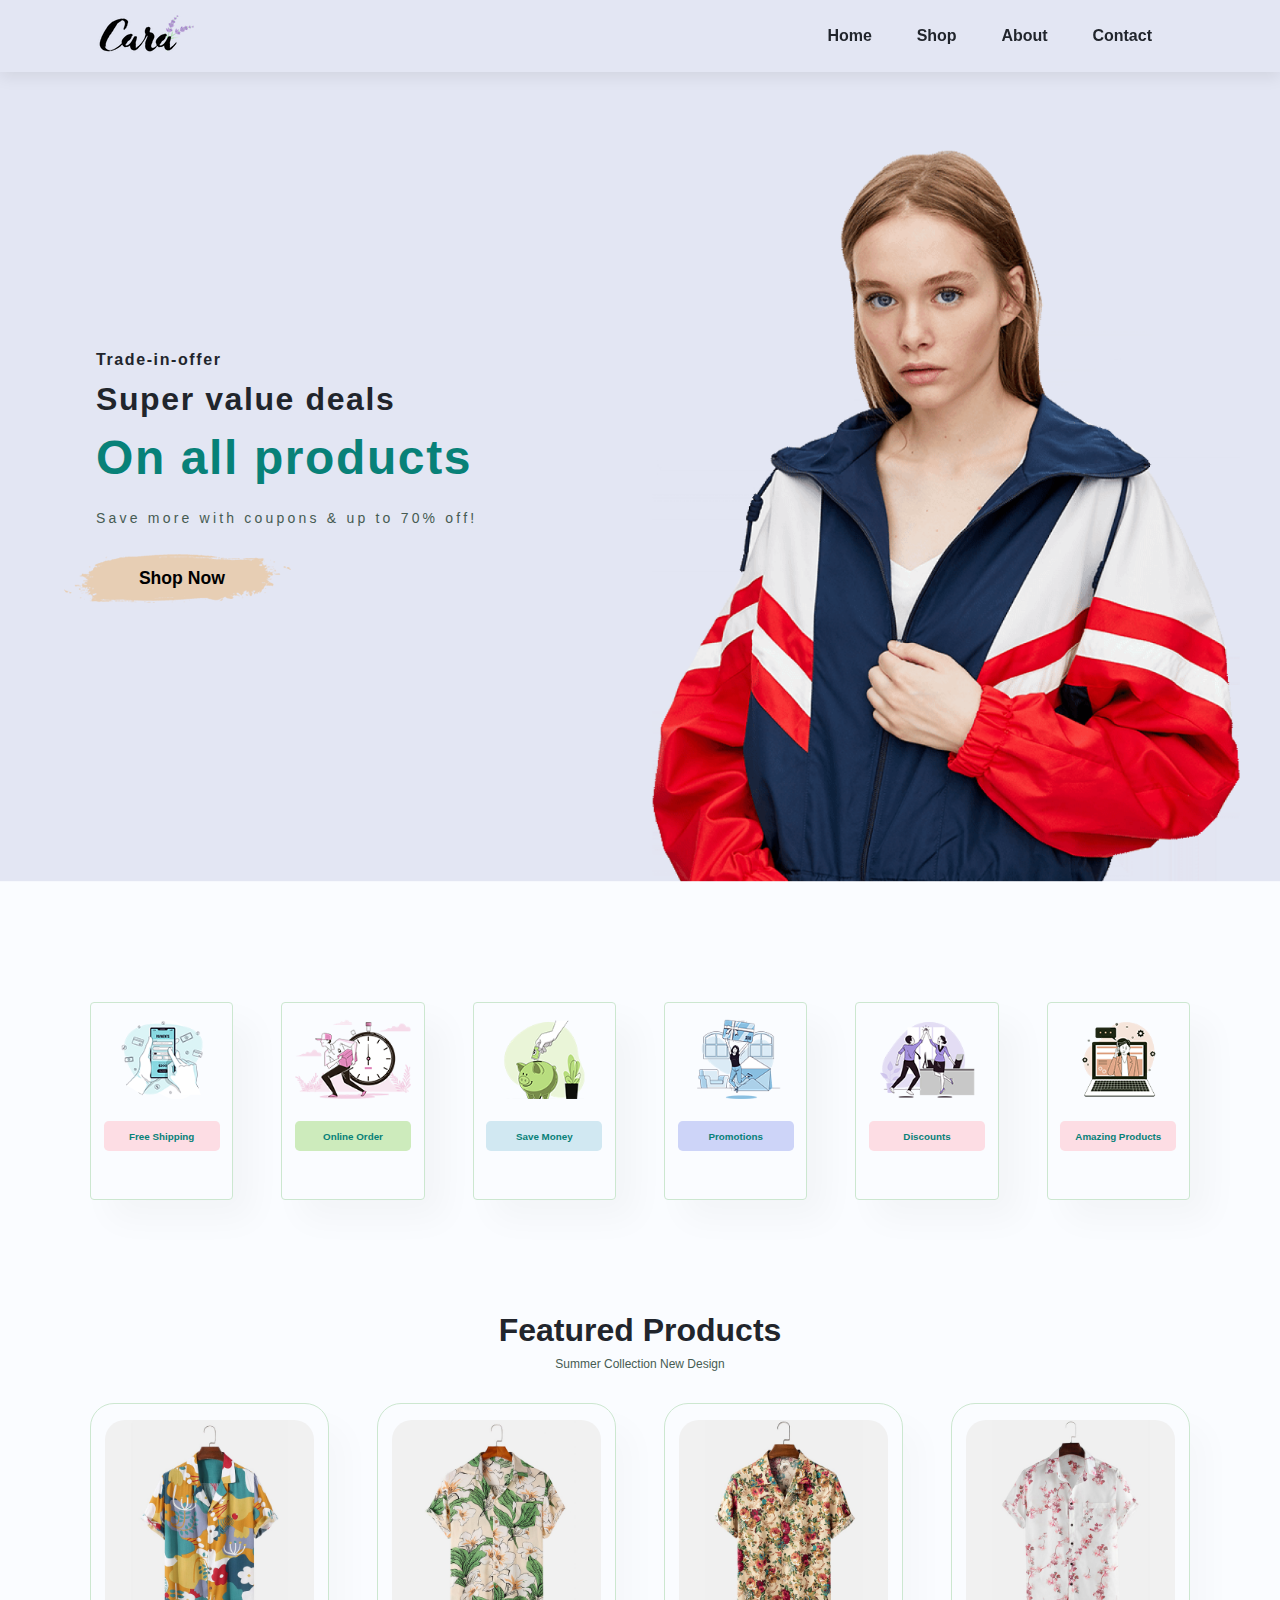
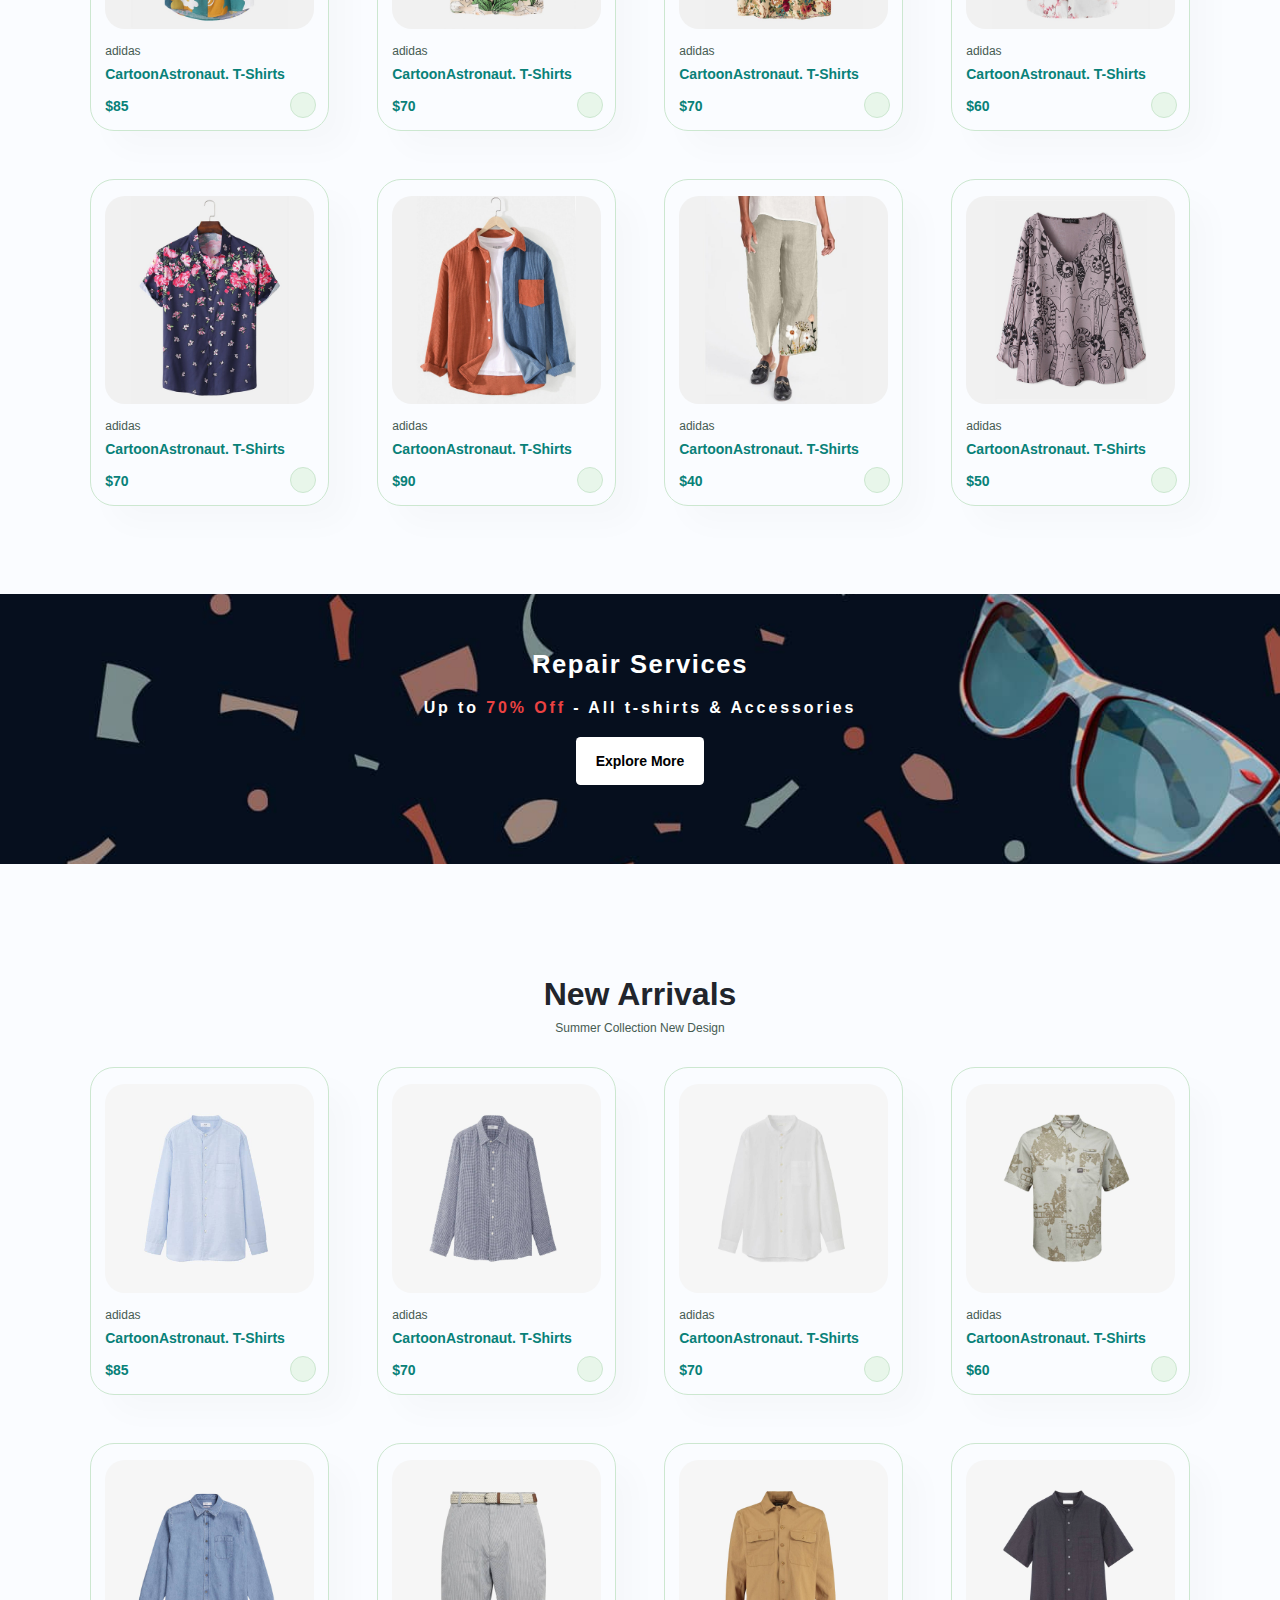
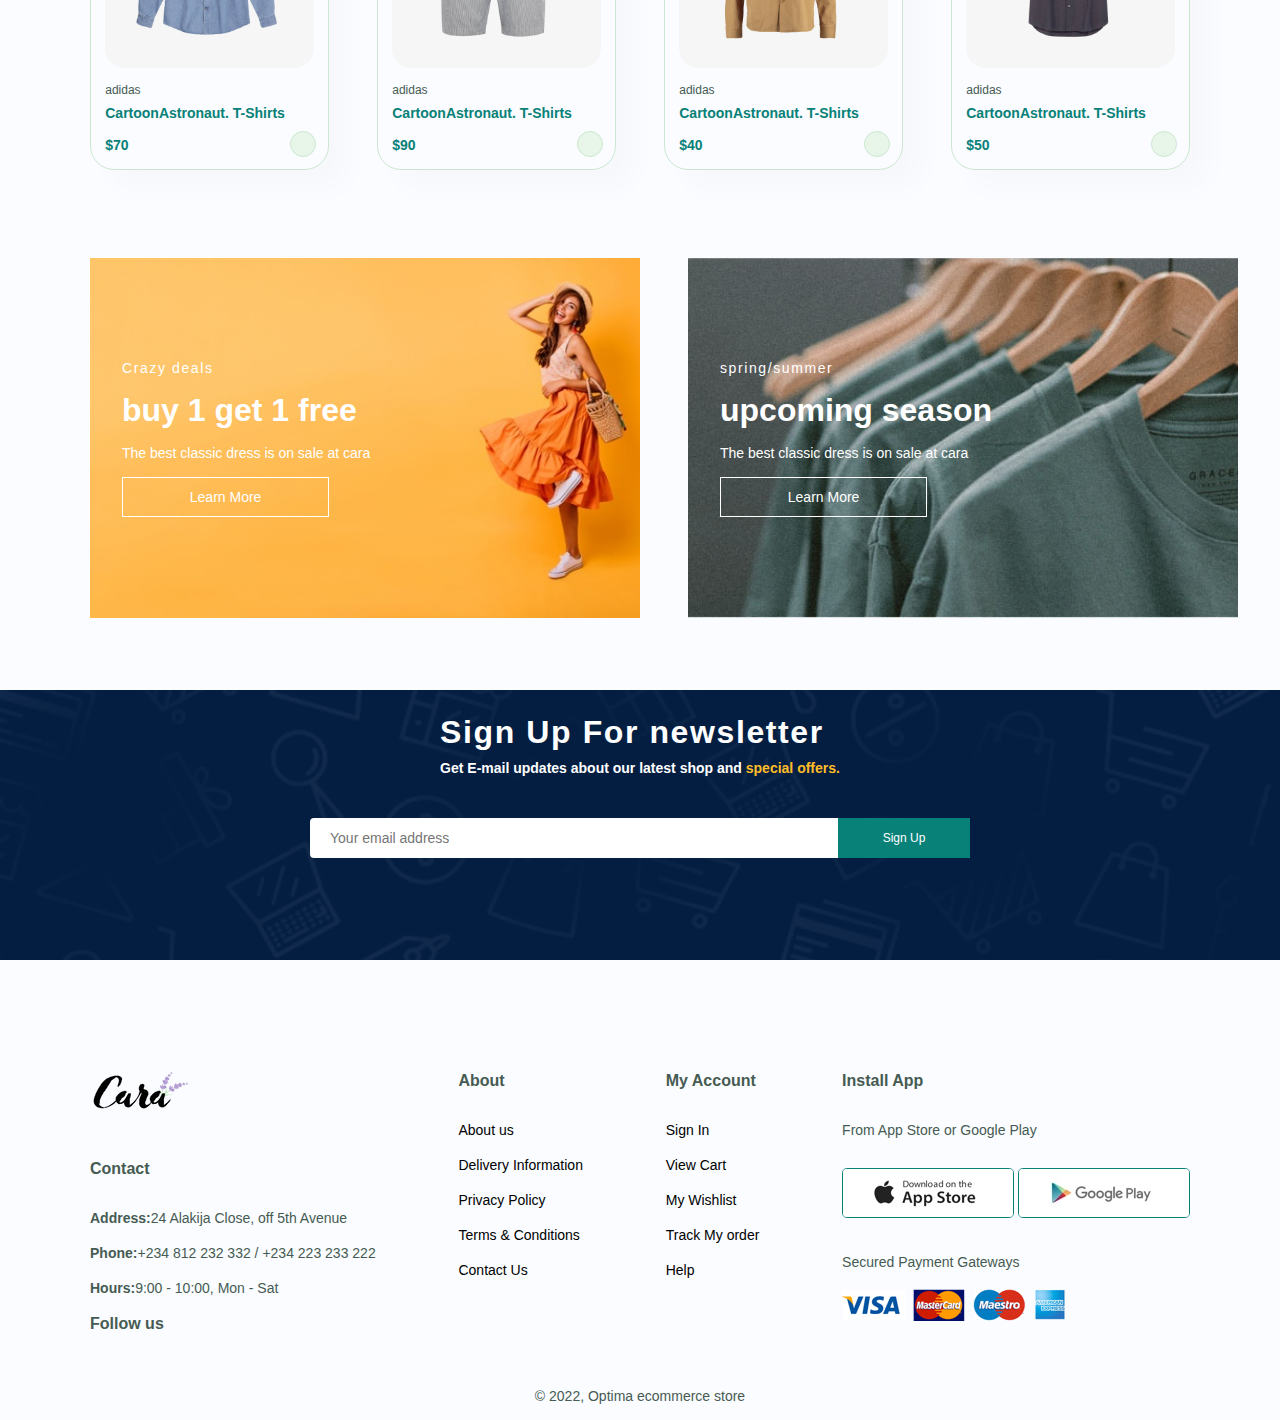
==== index.html @ 5fdc22ea "File upload" ====
<!DOCTYPE html>
<html lang="en">
<head>
    <meta charset="UTF-8">
    <meta http-equiv="X-UA-Compatible" content="IE=edge">
    <meta name="viewport" content="width=device-width, initial-scale=1.0">
    <link rel="stylesheet" href="./css/main.css">
    <link rel="stylesheet" type="text/css" href="fontawesome\css\all.css">
    <title>Online store</title>
</head>
<body>
    <!-- ===================== HEADER =================== -->
    <header class="header" id="header">
       <nav class="nav">
           <a href="#" class="nav__logo"><img src="./img/logo.png"  alt=""></a>

           <div class="nav__menu" id="nav-menu">
               <ul class="nav__list">
                   <li class="nav__item">
                       <a href="#home" class="nav__link">Home</a>
                   </li>
                   <li class="nav__item">
                       <a href="shop.html" class="nav__link">Shop</a>
                   </li>
                   <li class="nav__item">
                       <a href="#home" class="nav__link">About</a>
                   </li>
                   <li class="nav__item">
                       <a href="#home" class="nav__link">Contact</a>
                   </li>
               </ul>

               <i class="fas fa-x nav__close" id="nav-close"></i>
           </div>

           <div class="nav__toggle" id="nav-toggle">
            <i class="fas fa-outdent"></i>
           </div>
       </nav> 
    </header>

    <main class="main">
    <!-- ====================== HERO ====================== -->
    <section class="hero" id="hero">
        <div class="hero__cotainer grid">
            <div class="hero__content">
               <h3 class="hero__text-intro">Trade-in-offer</h3>
               <h2 class="hero__text-deals">Super value deals</h2>
               <h1 class="hero__text-product">On all products</h1>
               <span class="hero__text-span">Save more with coupons & up to 70% off!</span>
                <button class="hero__button">Shop Now</button>
            </div>
        </div>
    </section>
    

    <!-- =======================FEATURES ===================== -->
    <section class="features section-margin" id="features">
        <div class="features__container container">
           <div class="features__content grid">
            <div class="features__card">
                <img src="./img/features/f1.png" alt="" class="features__img">
                <h3 class="section__subtitle features__text">Free Shipping</h3>   
            </div>
            <div class="features__card">
                <img src="./img/features/f2.png" alt="" class="features__img">
                <h3 class="section__subtitle features__text">Online Order</h3>   
            </div>
            <div class="features__card">
                <img src="./img/features/f3.png" alt="" class="features__img">
                <h3 class="section__subtitle features__text">Save Money</h3>   
            </div>
            <div class="features__card">
                <img src="./img/features/f4.png" alt="" class="features__img">
                <h3 class="section__subtitle features__text">Promotions</h3>   
            </div>
            <div class="features__card features__hidden">
                <img src="./img/features/f5.png" alt="" class="features__img">
                <h3 class="section__subtitle features__text">Discounts</h3>   
            </div>
            <div class="features__card features__hidden">
                <img src="./img/features/f6.png" alt="" class="features__img">
                <h3 class="section__subtitle features__text">Amazing Products</h3>   
            </div>
           </div> 

        </div>
    </section>

    <!-- ============================= PRODUCTS ========================= -->
    <section class="product section-padding" id="product">
        <h3 class="section__title">Featured Products</h3>
        <span class="section__subtitle">Summer Collection New Design</span>

        <div class="product__container container grid">
            <div class="product__card">
                <img src="./img/products/f1.jpg" alt="" class="product__img">
                <div class="product__description">
                    <span class="product__title">adidas</span>
                    <h5 class="product__name">CartoonAstronaut. T-Shirts</h5>
                    <div class="product__rating">
                    <i class="fas fa-star"></i>
                    <i class="fas fa-star"></i>
                    <i class="fas fa-star"></i>
                    <i class="fas fa-star"></i>
                    <i class="fas fa-star"></i>
                    </div>
                    <h4 class="product__pricing">$85</h4>
                </div>
                <a href="#" class="product__cart"><i class="fas fa-shopping-cart"></i></a>
            </div>

            <div class="product__card">
                <img src="./img/products/f2.jpg" alt="" class="product__img">
                <div class="product__description">
                    <span class="product__title">adidas</span>
                    <h5 class="product__name">CartoonAstronaut. T-Shirts</h5>
                    <div class="product__rating">
                    <i class="fas fa-star"></i>
                    <i class="fas fa-star"></i>
                    <i class="fas fa-star"></i>
                    <i class="fas fa-star"></i>
                    <i class="fas fa-star"></i>
                    </div>
                    <h4 class="product__pricing">$70</h4>
                </div>
                <a href="#" class="product__cart"><i class="fas fa-shopping-cart"></i></a>
            </div>

            <div class="product__card">
                <img src="./img/products/f3.jpg" alt="" class="product__img">
                <div class="product__description">
                    <span class="product__title">adidas</span>
                    <h5 class="product__name">CartoonAstronaut. T-Shirts</h5>
                    <div class="product__rating">
                    <i class="fas fa-star"></i>
                    <i class="fas fa-star"></i>
                    <i class="fas fa-star"></i>
                    <i class="fas fa-star"></i>
                    <i class="fas fa-star"></i>
                    </div>
                    <h4 class="product__pricing">$70</h4>
                </div>
                <a href="#" class="product__cart"><i class="fas fa-shopping-cart"></i></a>
            </div>

            <div class="product__card">
                <img src="./img/products/f4.jpg" alt="" class="product__img">
                <div class="product__description">
                    <span class="product__title">adidas</span>
                    <h5 class="product__name">CartoonAstronaut. T-Shirts</h5>
                    <div class="product__rating">
                    <i class="fas fa-star"></i>
                    <i class="fas fa-star"></i>
                    <i class="fas fa-star"></i>
                    <i class="fas fa-star"></i>
                    <i class="fas fa-star"></i>
                    </div>
                    <h4 class="product__pricing">$60</h4>
                </div>
                <a href="#" class="product__cart"><i class="fas fa-shopping-cart"></i></a>
            </div>

            <div class="product__card">
                <img src="./img/products/f5.jpg" alt="" class="product__img">
                <div class="product__description">
                    <span class="product__title">adidas</span>
                    <h5 class="product__name">CartoonAstronaut. T-Shirts</h5>
                    <div class="product__rating">
                    <i class="fas fa-star"></i>
                    <i class="fas fa-star"></i>
                    <i class="fas fa-star"></i>
                    <i class="fas fa-star"></i>
                    <i class="fas fa-star"></i>
                    </div>
                    <h4 class="product__pricing">$70</h4>
                </div>
                <a href="#" class="product__cart"><i class="fas fa-shopping-cart"></i></a>
            </div>

            <div class="product__card">
                <img src="./img/products/f6.jpg" alt="" class="product__img">
                <div class="product__description">
                    <span class="product__title">adidas</span>
                    <h5 class="product__name">CartoonAstronaut. T-Shirts</h5>
                    <div class="product__rating">
                    <i class="fas fa-star"></i>
                    <i class="fas fa-star"></i>
                    <i class="fas fa-star"></i>
                    <i class="fas fa-star"></i>
                    <i class="fas fa-star"></i>
                    </div>
                    <h4 class="product__pricing">$90</h4>
                </div>
                <a href="#" class="product__cart"><i class="fas fa-shopping-cart"></i></a>
            </div>
            <div class="product__card">
                <img src="./img/products/f7.jpg" alt="" class="product__img">
                <div class="product__description">
                    <span class="product__title">adidas</span>
                    <h5 class="product__name">CartoonAstronaut. T-Shirts</h5>
                    <div class="product__rating">
                    <i class="fas fa-star"></i>
                    <i class="fas fa-star"></i>
                    <i class="fas fa-star"></i>
                    <i class="fas fa-star"></i>
                    <i class="fas fa-star"></i>
                    </div>
                    <h4 class="product__pricing">$40</h4>
                </div>
                <a href="#" class="product__cart"><i class="fas fa-shopping-cart"></i></a>
            </div>
            <div class="product__card">
                <img src="./img/products/f8.jpg" alt="" class="product__img">
                <div class="product__description">
                    <span class="product__title">adidas</span>
                    <h5 class="product__name">CartoonAstronaut. T-Shirts</h5>
                    <div class="product__rating">
                    <i class="fas fa-star"></i>
                    <i class="fas fa-star"></i>
                    <i class="fas fa-star"></i>
                    <i class="fas fa-star"></i>
                    <i class="fas fa-star"></i>
                    </div>
                    <h4 class="product__pricing">$50</h4>
                </div>
                <a href="#" class="product__cart"><i class="fas fa-shopping-cart"></i></a>
            </div>
        </div>
    </section>


    <!-- =========================== BANNER =========================== -->
    <section class="banner section-margin">
        <div class="banner__container container grid">
            <h2 class="banner__title">Repair Services</h2>
            <p class="banner__text">Up to <span class="banner__discount">70% Off</span> - All t-shirts & Accessories</p>
            <a href="#" class="banner__button">Explore More</a>
        </div>

    </section>

    <!-- ============================ NEW ARRIVALS ========================= -->
    <section class="product section-padding" id="product">
        <h3 class="section__title">New Arrivals</h3>
        <span class="section__subtitle">Summer Collection New Design</span>
    
        <div class="product__container container grid">
            <div class="product__card">
                <img src="./img/products/n1.jpg" alt="" class="product__img">
                <div class="product__description">
                    <span class="product__title">adidas</span>
                    <h5 class="product__name">CartoonAstronaut. T-Shirts</h5>
                    <div class="product__rating">
                        <i class="fas fa-star"></i>
                        <i class="fas fa-star"></i>
                        <i class="fas fa-star"></i>
                        <i class="fas fa-star"></i>
                        <i class="fas fa-star"></i>
                    </div>
                    <h4 class="product__pricing">$85</h4>
                </div>
                <a href="#" class="product__cart"><i class="fas fa-shopping-cart"></i></a>
            </div>
    
            <div class="product__card">
                <img src="./img/products/n2.jpg" alt="" class="product__img">
                <div class="product__description">
                    <span class="product__title">adidas</span>
                    <h5 class="product__name">CartoonAstronaut. T-Shirts</h5>
                    <div class="product__rating">
                        <i class="fas fa-star"></i>
                        <i class="fas fa-star"></i>
                        <i class="fas fa-star"></i>
                        <i class="fas fa-star"></i>
                        <i class="fas fa-star"></i>
                    </div>
                    <h4 class="product__pricing">$70</h4>
                </div>
                <a href="#" class="product__cart"><i class="fas fa-shopping-cart"></i></a>
            </div>
    
            <div class="product__card">
                <img src="./img/products/n3.jpg" alt="" class="product__img">
                <div class="product__description">
                    <span class="product__title">adidas</span>
                    <h5 class="product__name">CartoonAstronaut. T-Shirts</h5>
                    <div class="product__rating">
                        <i class="fas fa-star"></i>
                        <i class="fas fa-star"></i>
                        <i class="fas fa-star"></i>
                        <i class="fas fa-star"></i>
                        <i class="fas fa-star"></i>
                    </div>
                    <h4 class="product__pricing">$70</h4>
                </div>
                <a href="#" class="product__cart"><i class="fas fa-shopping-cart"></i></a>
            </div>
    
            <div class="product__card">
                <img src="./img/products/n4.jpg" alt="" class="product__img">
                <div class="product__description">
                    <span class="product__title">adidas</span>
                    <h5 class="product__name">CartoonAstronaut. T-Shirts</h5>
                    <div class="product__rating">
                        <i class="fas fa-star"></i>
                        <i class="fas fa-star"></i>
                        <i class="fas fa-star"></i>
                        <i class="fas fa-star"></i>
                        <i class="fas fa-star"></i>
                    </div>
                    <h4 class="product__pricing">$60</h4>
                </div>
                <a href="#" class="product__cart"><i class="fas fa-shopping-cart"></i></a>
            </div>
    
            <div class="product__card">
                <img src="./img/products/n5.jpg" alt="" class="product__img">
                <div class="product__description">
                    <span class="product__title">adidas</span>
                    <h5 class="product__name">CartoonAstronaut. T-Shirts</h5>
                    <div class="product__rating">
                        <i class="fas fa-star"></i>
                        <i class="fas fa-star"></i>
                        <i class="fas fa-star"></i>
                        <i class="fas fa-star"></i>
                        <i class="fas fa-star"></i>
                    </div>
                    <h4 class="product__pricing">$70</h4>
                </div>
                <a href="#" class="product__cart"><i class="fas fa-shopping-cart"></i></a>
            </div>
    
            <div class="product__card">
                <img src="./img/products/n6.jpg" alt="" class="product__img">
                <div class="product__description">
                    <span class="product__title">adidas</span>
                    <h5 class="product__name">CartoonAstronaut. T-Shirts</h5>
                    <div class="product__rating">
                        <i class="fas fa-star"></i>
                        <i class="fas fa-star"></i>
                        <i class="fas fa-star"></i>
                        <i class="fas fa-star"></i>
                        <i class="fas fa-star"></i>
                    </div>
                    <h4 class="product__pricing">$90</h4>
                </div>
                <a href="#" class="product__cart"><i class="fas fa-shopping-cart"></i></a>
            </div>
            <div class="product__card">
                <img src="./img/products/n7.jpg" alt="" class="product__img">
                <div class="product__description">
                    <span class="product__title">adidas</span>
                    <h5 class="product__name">CartoonAstronaut. T-Shirts</h5>
                    <div class="product__rating">
                        <i class="fas fa-star"></i>
                        <i class="fas fa-star"></i>
                        <i class="fas fa-star"></i>
                        <i class="fas fa-star"></i>
                        <i class="fas fa-star"></i>
                    </div>
                    <h4 class="product__pricing">$40</h4>
                </div>
                <a href="#" class="product__cart"><i class="fas fa-shopping-cart"></i></a>
            </div>
            <div class="product__card">
                <img src="./img/products/n8.jpg" alt="" class="product__img">
                <div class="product__description">
                    <span class="product__title">adidas</span>
                    <h5 class="product__name">CartoonAstronaut. T-Shirts</h5>
                    <div class="product__rating">
                        <i class="fas fa-star"></i>
                        <i class="fas fa-star"></i>
                        <i class="fas fa-star"></i>
                        <i class="fas fa-star"></i>
                        <i class="fas fa-star"></i>
                    </div>
                    <h4 class="product__pricing">$50</h4>
                </div>
                <a href="#" class="product__cart"><i class="fas fa-shopping-cart"></i></a>
            </div>
        </div>
    </section>

    <!-- ============================= ADVERTS ============================ -->
    <section class="adverts section-margin" id="adverts">
        <div class="adverts__container container grid">
            <div class="adverts__card">
                <span class="advert__deals">Crazy deals</span>
                <h3 class="adverts__discount">buy 1 get 1 free</h3>
                <p class="adverts__text">The best classic dress is on sale at cara</p>
                <button class="adverts__button">Learn More</button>
                
            </div>
            <div class="adverts__card adverts__card-2">
                <span class="advert__deals">spring/summer</span>
                <h3 class="adverts__discount">upcoming season</h3>
                <p class="adverts__text">The best classic dress is on sale at cara</p>
                <button class="adverts__button">Learn More</button>
                
            </div>
        </div>

    </section>


    <!-- ============================ NEWSLETTER ========================== -->
    <section class="newsletter__section section-margin" id="newsletter">
        <div class="newsletter__container container grid">
            <div class="newsletter__info">
                <h3 class="newsletter__title">Sign Up For newsletter</h3>
                <p class="newsletter__text">Get E-mail updates about our latest shop and <span>special offers.</span></p>
            </div>

            <div class="newsletter__form">
                <input type="text" placeholder="Your email address">
                <button class="newsletter__button">Sign Up</button>
            </div>
        </div>
    </section>
</main>


    <!-- ============================= FOOTER ============================== -->
    <footer class="footer section-padding">
        <div class="footer__container container">
            <div class="footer__column">
            <img src="./img/logo.png" class="footer__logo" alt="">
            <h4>Contact</h4>
            <p><strong>Address:</strong>24 Alakija Close, off 5th Avenue</p>
            <p><strong>Phone:</strong>+234 812 232 332 / +234 223 233 222</p>
            <p><strong>Hours:</strong>9:00 - 10:00, Mon - Sat</p>
            
            <div class="footer__follow">
            <h4>Follow us</h4>
            <div class="icon">
                <i class="fab fa-facebook-f"></i>
                <i class="fab fa-twitter"></i>
                <i class="fab fa-instagram"></i>
                <i class="fab fa-pinterest-p"></i>
                <i class="fab fa-youtube"></i>
            </div>
            </div>
        
            </div>
            
            <div class="footer__column">
            <h4>About</h4>
            <a href="#">About us</a>
            <a href="#">Delivery Information</a>
            <a href="#">Privacy Policy</a>
            <a href="#">Terms & Conditions</a>
            <a href="#">Contact Us</a>
            </div>

            <div class="footer__column">
                <h4>My Account</h4>
                <a href="#">Sign In</a>
                <a href="#">View Cart</a>
                <a href="#">My Wishlist</a>
                <a href="#">Track My order</a>
                <a href="#">Help</a>
            </div>

            <div class="footer__column footer__install">
                <h4>Install App</h4>
                <p>From App Store or Google Play</p>
                <div class="footer__app-store">
                    <img src="./img/pay/app.jpg" alt="">
                    <img src="./img/pay/play.jpg" alt="">
                </div>
                <p>Secured Payment Gateways</p>
                <img src="./img/pay/pay.png" alt="">
            </div>

            <div class="footer__copyright">
                <p>&copy; 2022, Optima ecommerce store</p>
            </div>


        </div>

    </footer>


<script src="./js/app.js"></script>
</body>
</html>
---- css/main.css ----
/* ==================== VARIABLE CSS =============== */
:root{
    --header-height: 3.5rem;

    /* ===================== Colors =============== */
    --text-color: #465b52;
    --title-color: hsl(219, 15%, 15%);
    --title-color-alt: #088178;
    --body-color: hsl(219, 100%, 99%);
    --header-bg: #E3E6F3;


    /* ==================== Font and Typography ================ */
    /* .5rem = 8px / 1rem = 16px */
    --body-font: sans-serif;
    --biggest-fs: 1.75rem;
    --h1-fs: 1.5rem;
    --h2-fs: 1.25rem;
    --h3-fs: 1rem;
    --normal-fs: .938rem;
    --small-fs: .813rem;
    --smaller-fs: .75rem;
    --tiny-fs: .625rem;

    /* =================== Font weight ============= */
    --font-medium: 500;
    --font-semibold: 600;

    /* ================ z index ====================== */
    --z-tooltip: 10;
    --z-fixed: 100;
    --z-modal: 1000;


}

/* Responsive typography */
@media screen and (min-width: 968px) {
    :root {
        --biggest-fs: 2.2rem;
        --h1-fs: 3rem;
        --h2-fs: 2rem;
        --h3-fs: 1rem;
        --normal-fs: .875rem;
        --small-fs: .75rem;
        --smaller-fs: .613rem;
    }
}

/* =============== BASE =============== */
* {
    box-sizing: border-box;
    padding: 0;
    margin: 0;
}

html {
    scroll-behavior: smooth;
}

body,
button,
input,
textarea{
    font-family: var(--body-font);
    font-size: var(--normal-fs);
}

body{
    background-color: var(--body-color);
    color: var(--text-color);
}

h1,
h2,
h3 {
    color: var(--title-color);
    font-weight: var(--font-semibold);
}

ul {
    list-style: none;
}

a {
    text-decoration: none;
}

button {
    cursor: pointer;
    border: none;
    outline: none;
}

img {
    max-width: 100%;
    height: auto;
}


/* ===================== REUSABLE CSS CLASSES ================ */
.container {
    max-width: 1100px;
    margin-left: 1rem;
    margin-right: 1rem;
}

.grid {
    display: grid;
    gap: 1.25rem;
}

.main {
      overflow: hidden;
    }

.section-padding{
    padding: 6rem 0 1rem;
}    

.section-margin{
    margin: 4rem 0 0;
}

.section__title,
.section__subtitle {
    text-align: center;
}

.section__title {
    font-size: var(--h2-fs);
    color: var(--title-color);
    margin-bottom: .5rem;
}

.section__subtitle {
    display: block;
    font-size: var(--small-fs);
    color: var(--text-color);
    margin-bottom: 2rem;
}

/* ================= HEADER =================== */
.header{
    width: 100%;
    position: sticky;
    top: 0;
    left: 0;
    z-index: var(--z-fixed);
    background-color: var(--header-bg);
    box-shadow: 0 5px 15px rgba(0, 0, 0, 0.08);
}

/* ================ NAV ================== */
.nav{
    margin-left: 1rem;
    margin-right: 1rem;
    height: var(--header-height);
    display: flex;
    justify-content: space-between;
    align-items: center;
}

.nav__toggle{
    color: var(--title-color);
    font-size: 1.2rem;
    cursor: pointer;
}

.nav__menu{
    position: relative  ;
}

@media screen and (max-width: 767px){
    .nav__menu{
        position: fixed;
        background-color: var(--body-color);
        top: 0;
        right: -100%;
        width: 70%;
        height: 100%;
        box-shadow: -1px 0 4px hsla(217, 64%, 15%, .15);
        padding: 3.5rem 3rem;
        transition: .4s;
    }
}

.nav__list{
    display: flex;
    flex-direction: column;
    row-gap: 2.5rem;
}

.nav__link{
    color: var(--title-color);
    font-weight: var(--font-semibold);
    /* text-transform: uppercase; */
}

.nav__link:hover{
    color: var(--title-color-alt);
}

.nav__close{
    position: absolute;
    top: .75rem;
    right: 1rem;
    font-size: 1.2rem;
    color: var(--title-color);
    cursor: pointer;
}

/*  SHOW MENU */
.show-menu{
   opacity: 1;
   right: 0;

}

/* ============== HERO ================  */
.hero{
    background-image: url('../img/hero.png');
    height: 90vh;
    background-position: top 25% right 40%;
    width: 100%;
    background-repeat: no-repeat;
    background-size: cover;
}

.hero__cotainer{
    margin-left: 1rem;
    align-content: center;
    height: 90vh;
}

.hero__content{
    display: grid;
    row-gap: .75rem;
    letter-spacing: .1rem;
}

.hero__text-intro{
    font-size: var(--h3-fs);
    font-weight: var(--font-semibold);

}

.hero__text-deals{
    font-size: var(--h2-fs);
    font-weight: var(--font-semibold);
}

.hero__text-product{
  font-size: var(--h1-fs); 
  color: var(--title-color-alt); 
}

.hero__text-span{
    padding-right: 3rem;
    margin-top: .85rem;
    letter-spacing: .2rem;
}

.hero__button{
    background-image: url('../img/button.png');
    margin-left: -1rem;
    margin-top: 1rem;
    background-color: transparent;
    padding: .875rem 14rem .875rem 3rem;
    background-repeat: no-repeat;
    font-size: var(--normal-fs);
    font-weight: var(--font-semibold);
}

/* ============== FEATURES ================ */
.features__container{
  padding-top: 3rem;  
}

.features__content{
    /* display: grid; */
    place-items: center;
    grid-template-columns: repeat(2, 1fr);

}

.features__card{
    width: 100%;
  padding: 1rem .8rem;  
  text-align: center;  
  border: 1px solid #cce7d0;
  border-radius: .25rem;
box-shadow: 20px 20px 34px rgba(0, 0, 0, 0.03);
}

.features__hidden{
    display: none;
}

.features__img{
  margin-bottom: 1.2rem;
  width: 120px;
}

.features__text{
   font-size: var(--smaller-fs); 
  padding: .6rem .8rem;
  background-color: #fddde4;
  color: #088178;
  border-radius: .3rem;
}

.features__card:nth-child(2) .features__text{
background-color: #cdebbc;
}
.features__card:nth-child(3) .features__text{
background-color: #d1e8f2;
}
.features__card:nth-child(4) .features__text{
background-color: #cdd4f8
}

/* ================ PRODUCT =============== */
.product__container{
    place-items: center;
}

.product__card{
 position: relative;
 width: 80%;
 padding: 1rem .89rem;
 border: 1px solid #cce7d0;
 border-radius: 1.5rem;
 cursor: pointer;
box-shadow: 20px 20px 30px rgba(0, 0, 0, 0.02);
}

.product__card:hover{
    box-shadow: 20px 20px 30px rgba(0, 0, 0, 0.06);
    
}

.product__img{
    border-radius: 1.25rem;
    margin-bottom: .75rem;
}

.product__description{
    display: grid;
    row-gap: .5rem;
}

.product__title{
  font-size: var(--small-fs);
  color: var(--text-color);  
}

.product__name{
    font-size: var(--normal-fs);
    color: var(--title-color-alt);
}

.fa-star{
    color: rgba(243, 181, 25);
    font-size: var(--normal-fs);
}

.product__pricing{
    color: var(--title-color-alt);
    font-weight: var(--font-semibold);
}

.product__cart{
    position: absolute;
    right: .75rem;
    bottom: .75rem;
    background-color: #e8f6ea;
    padding: .75rem;
    font-size: var(--normal-fs);
    border: 1px solid #cce7d0;
    border-radius: 3.125rem;
    color: #088178;
    
}

/* ================ BANNER ================= */
.banner{
    background-image: url('../img/banner/b2.jpg');
    background-position: center;
    background-size: cover;
    height: 30vh;
}

.banner__container{
    width: 100%;
    padding: 1rem;
    place-items: center;
    
}

.banner__title{
    color: #fff;
    font-size: var(--normal-fs);
    font-weight: var(--font-semibold);
    letter-spacing: .1rem;
}

.banner__text{
    color: #fff;
    font-weight: var(--font-semibold);
    
}

.banner__discount{
    color: #eb4242;
}

.banner__button{
  font-size: var(--normal-fs);
  font-weight: var(--font-semibold);
  padding: 1rem 1.2rem;
  color: #000;
  background-color: #fff;
  cursor: pointer;
  transition: .4s;
  border-radius: .285rem;
}

/* ====================== ADVERTS ================== */
.adverts__card{
    background-image: url('../img/banner/b17.jpg');
    background-position: cover;
    background-size: cover;
    display: flex;
    flex-direction: column;
    place-content: center;
    height: 40vh;
    row-gap: 1rem;
    padding-left: 2rem;
    color: #fff;
}

.advert__deals{
    font-weight: 500;
    letter-spacing: .1rem;
}

.adverts__discount{
    font-size: var(--h2-fs);
    color: #fff;
}

.adverts__button{
    color: #fff;
    display: inline-block;
    background-color: transparent;
    margin-right: 60%;
    font-weight: var(--font-medium);
    border: 1px solid #fff;
    outline: none;
    cursor: pointer;
    padding: .7rem;
    transition: .4s;
}

.adverts__card:hover .adverts__button{
    background-color: #088178;
    color: #000;
    border-color: #088178;
}

.adverts__card-2{
    background-image: url('../img/banner/b10.jpg');
}

/* ========================== NEWSLETTER ============================== */
#newsletter{
    background-image: url("../img/banner/b14.png");
    background-size: cover;
    background-repeat: no-repeat;
    background-color: #041e42;
    background-position: 20% 30%;
    height: 30vh;

}

.newsletter__container{
    padding-top: 1.5rem;
}

.newsletter__title{
    color: #fff;
    font-size: var(--h2-fs);
    letter-spacing: .1rem;
    padding-bottom: .5rem;

}

.newsletter__text{
    color: #fff;
    font-weight: var(--font-semibold);
    line-height: 1.3;
}

.newsletter__text span{
color: #ffbd27;
}

.newsletter__form{
    display: flex;
    width: 100%;
}

.newsletter__form input{
    height: 2.5rem;
    padding: 0 1.25rem;
    font-size: var(--normal-fs);
    width: 80%;
    border: 1px solid transparent;
    border-radius: .25rem;
    border-top-right-radius: 0;
    border-bottom-right-radius: 0;
    outline: none;
    border: none;
}

.newsletter__button{
    width: 20%;
    background-color: var(--title-color-alt);
    color: #fff;
    font-size: var(--small-fs);
    white-space: nowrap;
     border-top-left-radius: 0;
     border-bottom-left-radius: 0;
}

/* ======================= FOOTER =================== */
.footer__container{
    display: flex;
    flex-wrap: wrap;
    justify-content: space-between;
}

.footer__column{
    display: flex;
    row-gap: 1.2rem;
    flex-direction: column;
    align-items: flex-start;
    margin-bottom: 1.7rem;
}

.footer__logo{
    margin-bottom: 1.8rem;
}

.footer__container h4{
    font-size: var(--h3-fs);
    margin-bottom: .75rem;
}

.footer__container a{
    color: #000;
    cursor: pointer;
}

.footer__follow i{
    font-size: var(--normal-fs);
    padding-right: .6rem;
    cursor: pointer;
}

.footer__app-store img{
   border: 1px solid #088178;
   border-radius: .3rem;
   margin: .7rem 0 .87rem 0;
}

.footer__copyright{
    width: 100%;
    text-align: center;
}

/* ================================== SHOP PAGE =============================== */
.hero__shop {
    background-image: url('../img/banner/b1.jpg');
    height: 30vh;
    background-position: cover;
    padding: 1rem;
}
.hero__container-shop {
   display: flex;
   flex-direction: column;
   justify-content: center;
   align-items: center;
   row-gap: .75rem;
   height: 100%;
}
.hero__container-shop h3,
.hero__container-shop span {
    color: #fff;
}
.hero__text-shop{
    font-size: 1.3rem;
}
.hero__span-shop{
    font-size: 1rem;
}

.pagination{
    text-align: center;
}
.pagination__link{
    font-size: var(--normal-fs);
    background-color: var(--title-color-alt);
    padding: .5rem 1rem;
    color: #fff;
    border-radius: .25rem;
}
.pagination__link i{
    font-size: 1.2rem;
    font-weight: var(--font-semibold);
}

/* ======================= SINGLE PRODUCT PAGE ========================= */
.single-product{
    padding-top: 2.5rem;
}
.sproduct__img-group{
    display: flex;
    justify-content: space-between;
}
.sproduct__img-col{
    flex-basis: 24%;
    cursor: pointer;
}
.sproduct__details{
    display: grid;
    row-gap: .75rem;
    padding-top: 2rem;
    place-items: center;
}
.sproduct__category{
    font-size: var(--h3-fs);
    font-weight: var(--font-semibold);
}
.sproduct__pricing{
    font-size: 2rem;
    font-weight: var(--font-semibold);
}
.sproduct__select{
  display: block;
  padding: .5rem .65rem;  
}
.sproduct__input{
    width: 20%;
    padding: .5rem .75rem .5rem 1rem;
    font-size: var(--h3-fs);
}
.sproduct__details input:focus{
    outline: none;
}
.sproduct__button{
    background-color: var(--title-color-alt);
    color: #fff;
    padding: .75rem 1rem;
    border-radius: .25rem;
    font-size: var(--normal-fs);
    font-weight: var(--font-semibold);
}
.sproduct__title-info{
    font-size: var(--h3-fs);
    font-weight: var(--font-semibold);
    margin-top: 1rem;
    color: #000;
}
.sproduct__description{
    line-height: 1.3;
    color: var(--title-color);
}

/* ===================== MEDIA QUERIES ====================  */

/* FOR medium devices */
@media screen and (min-width:560px){
    .hero__button {
            border: 0;
            margin-left: -50px;
            margin-top: 1rem;
            background-color: transparent;
            background-position: 30%  15%;
            /* padding: .875rem 5rem .875rem 4rem; */
            
            font-size: var(--h3-fs);
            font-weight: var(--font-semibold);
        }


    .features__hidden{
        display: block;
    }
    .features__content {
            /* display: grid; */
            place-items: center;
            grid-template-columns: repeat(3, 1fr);
    
     }

     .product__container{
            grid-template-columns: repeat(2,1fr);
            gap: 1rem;
            /* width: 100%; */
     }
     .product__card{
        width: 90%;
     }
    .single-product {
             padding-top: 3.5rem;
         }
         .sproduct__container{
            grid-template-columns: repeat(2, 1fr);
         }
         .sproduct__images{
            width: 100%;
         }
}

@media screen and (min-width: 768px){
    .nav__menu{
    display: flex;
    margin-left: auto;
    margin-right: 4rem;
    column-gap: 1rem;
   }
   .nav__list{
    flex-direction: row;
    column-gap: 2.5rem;
   }
   .nav__toggle,
   .nav__close{
    display: none;
   }
   .nav__close{
    font-size: .1rem;
   }

   .hero__button {
       margin-right: 60%;
       margin-top: 1rem;
       background-color: transparent;
       padding: .875rem 5rem .875rem 4.06rem;
       font-size: 1.1rem;
       font-weight: 700;
   }

 .features__content {
     grid-template-columns: repeat(4, 1fr);

 }

 .product__container {
     grid-template-columns: repeat(3, 1fr);
     gap: 1.2rem;
     /* width: 100%; */
 }

 .product__card {
     width: 100%;
 }

 .adverts__container{
    grid-template-columns: repeat(2, 1fr);
 }

.newsletter__form {
    display: flex;
    width: 60%;
}

}

/* For large devices */
@media screen and (min-width: 1024px){
    .container{
        margin-left: auto;
        margin-right: auto;
    }
    .section-margin{
        margin: 4.5rem 0 1rem;
    }
        .nav__menu {
            display: flex;
            margin-left: auto;
            margin-right: 4rem;
            column-gap: 1rem;
        }
    
        .nav__list {
            flex-direction: row;
            column-gap: 2.8rem;
            font-size: 1rem;
        }
    .nav {
        margin-left: 6rem;
        margin-right: 4rem;
        height: calc(var(--header-height) + 1rem);
    }
    .hero__button {
            margin-right: 80%;
            margin-top: 1rem;
            background-color: transparent;
            padding: .875rem 5rem .875rem 4.06rem;
            font-size: 1.1rem;
            font-weight: 700;
     }

    .hero__cotainer{
        margin-left: 6rem;
    }

    .features__content {
        column-gap: 3rem;
         grid-template-columns: repeat(6, 1fr);
    
     }
.product__container {
    grid-template-columns: repeat(4, 1fr);
    gap: 3rem;
    width: 100%;
}

.product__card {
    position: relative;
    width: 100%;
}

.banner {
    background-image: url('../img/banner/b2.jpg');
    background-position: center;
    background-size: cover;
    height: 30vh;
}

.banner__container {
    width: 100%;
    padding: 3.5rem 0;
    place-items: center;

}

.banner__title {
    color: #fff;
    font-size: 1.6rem;
    font-weight: var(--font-semibold);
    letter-spacing: .1rem;
}

.banner__text {
    font-size: var(--h3-fs);
    letter-spacing: .18rem;
    font-weight: var(--font-semibold);

}


.banner__button {
    font-size: var(--normal-fs);
    font-weight: var(--font-semibold);
    padding: 1rem 1.2rem;
    color: #000;
    background-color: #fff;
    cursor: pointer;
    transition: .4s;
    border-radius: .285rem;
}

.adverts__container{
    grid-template-columns: repeat(2, 550px);
    column-gap: 3rem;
}

.adverts__card {
    display: flex;
    flex-direction: column;
    place-content: center;
    height: 40vh;
    
    row-gap: 1rem;
    padding-left: 2rem;
    color: #fff;
}
.newsletter__container{
    place-items: center;
    row-gap: 2.5rem;
}
.single-product {
    padding-top: 4.5rem;
}
.sproduct__container {
    grid-template-columns: repeat(2, 1fr);
    column-gap: 3rem;
}
.sproduct__details {
    display: grid;
    row-gap: .15rem;
}
.sproduct__category {
    font-size: var(--h2-fs);
}
.sproduct__pricing {
    font-size: 2.5rem;
}
.sproduct__select {
    display: inline-block;
    padding: .5rem .65rem;
}
.sproduct__input {
    padding: .5rem .75rem .5rem 2rem;
    font-size: 1.5rem;
}
.sproduct__button {
    padding: 1rem 1.5rem;
    border-radius: .35rem;
    font-size: var(--h3-fs);
}
.sproduct__description {
    font-size: var(--h3-fs);
}

}
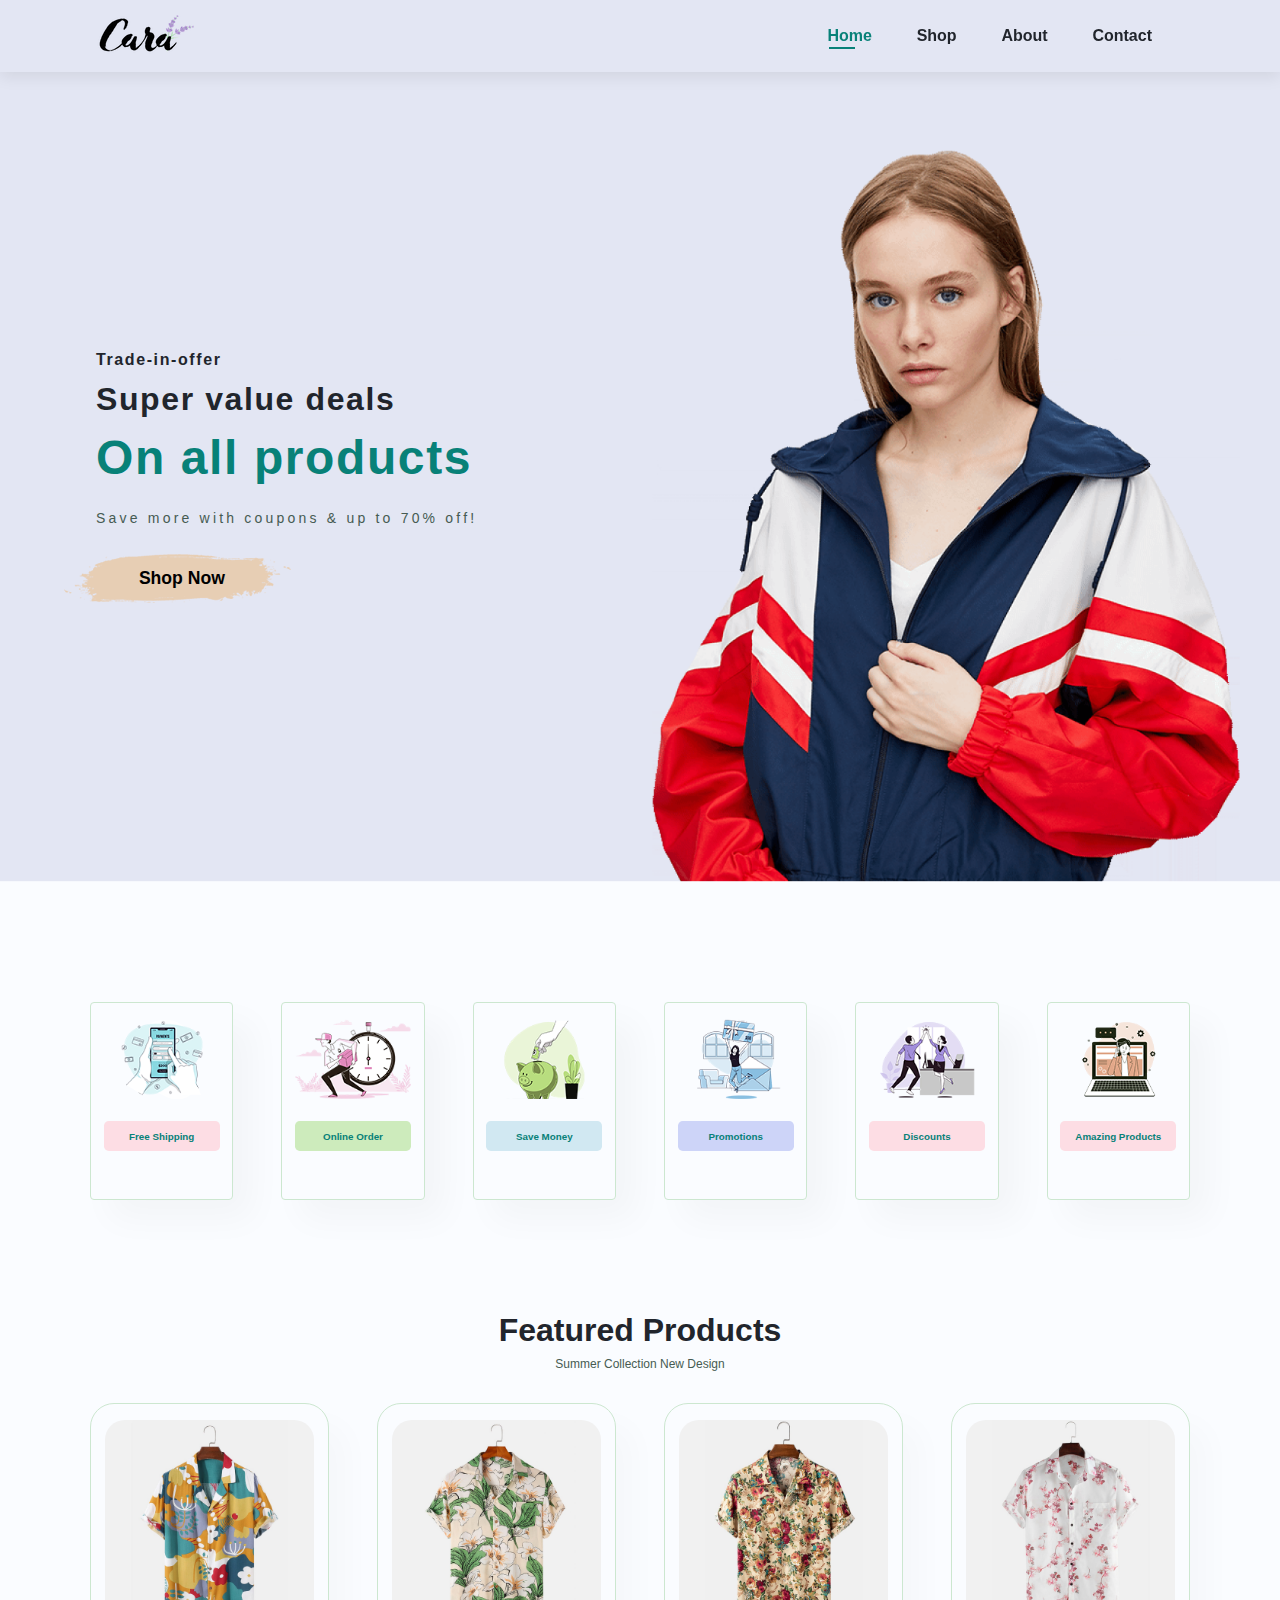
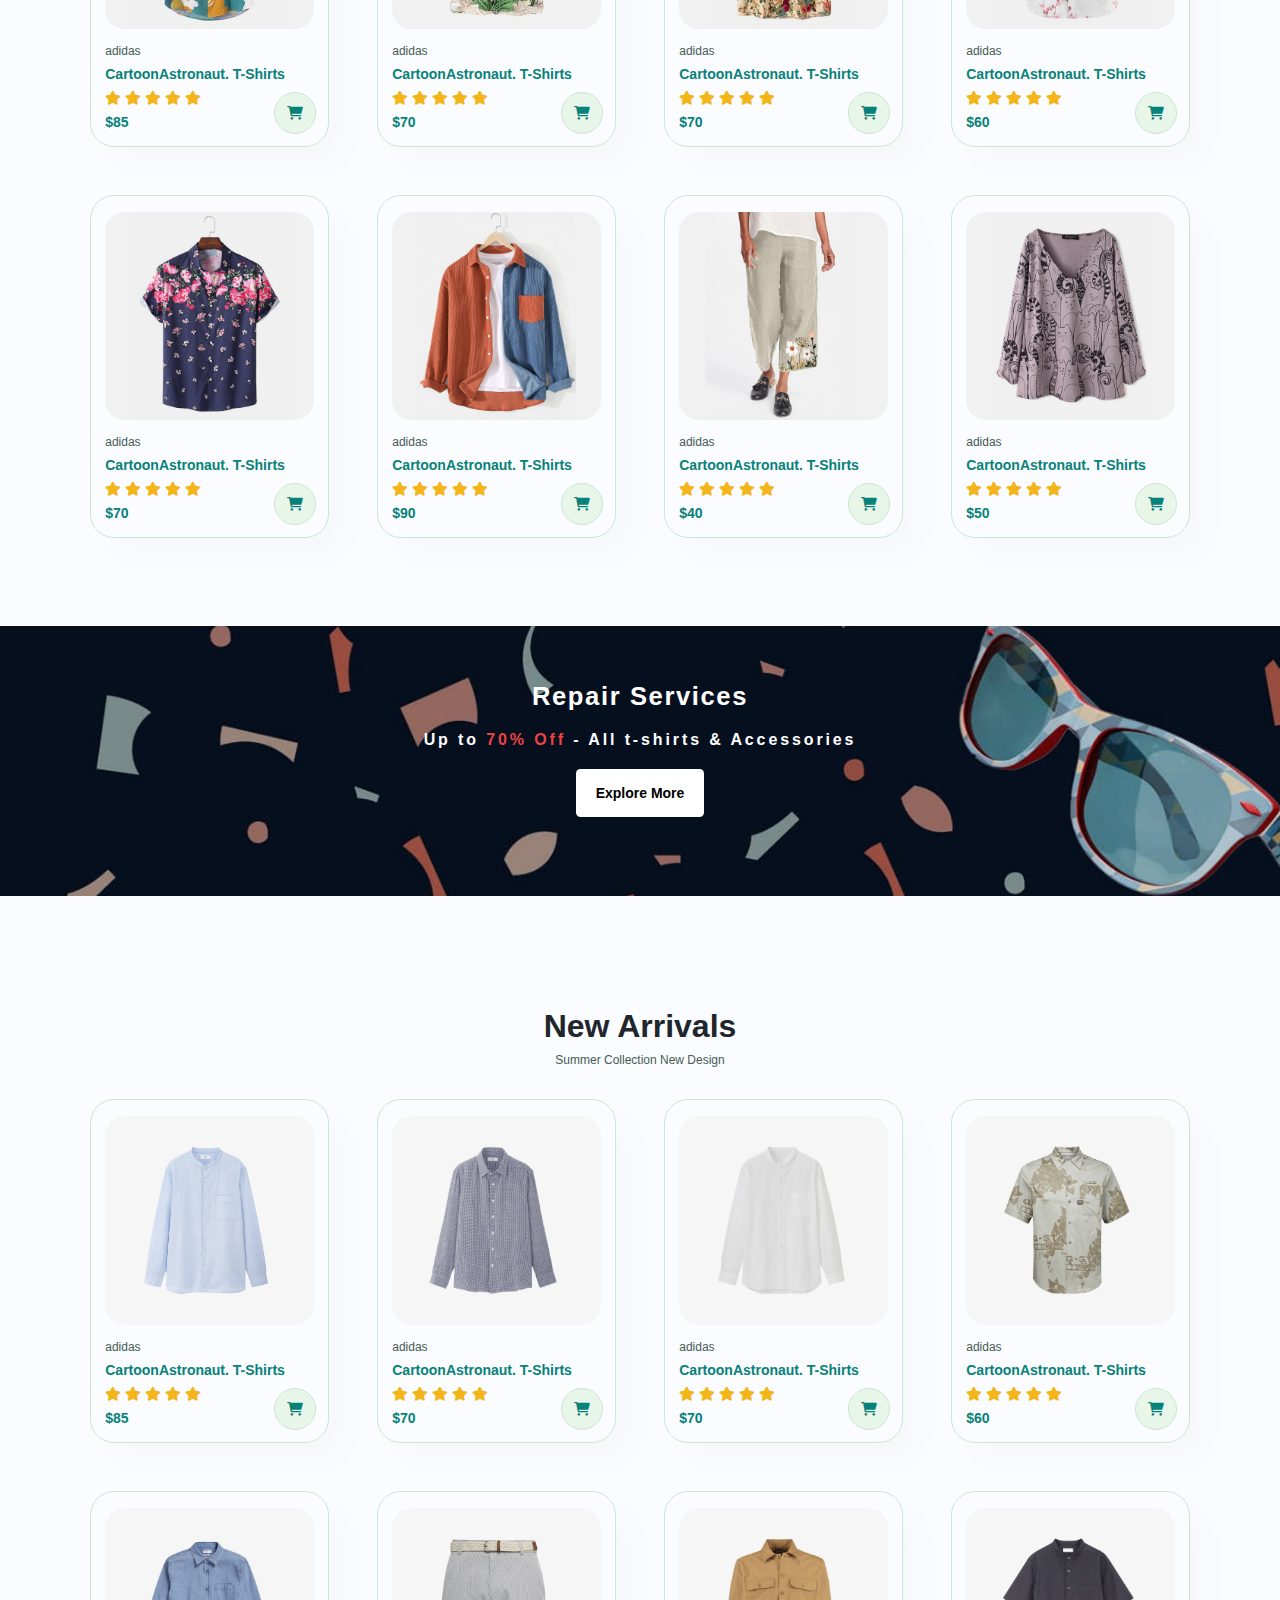
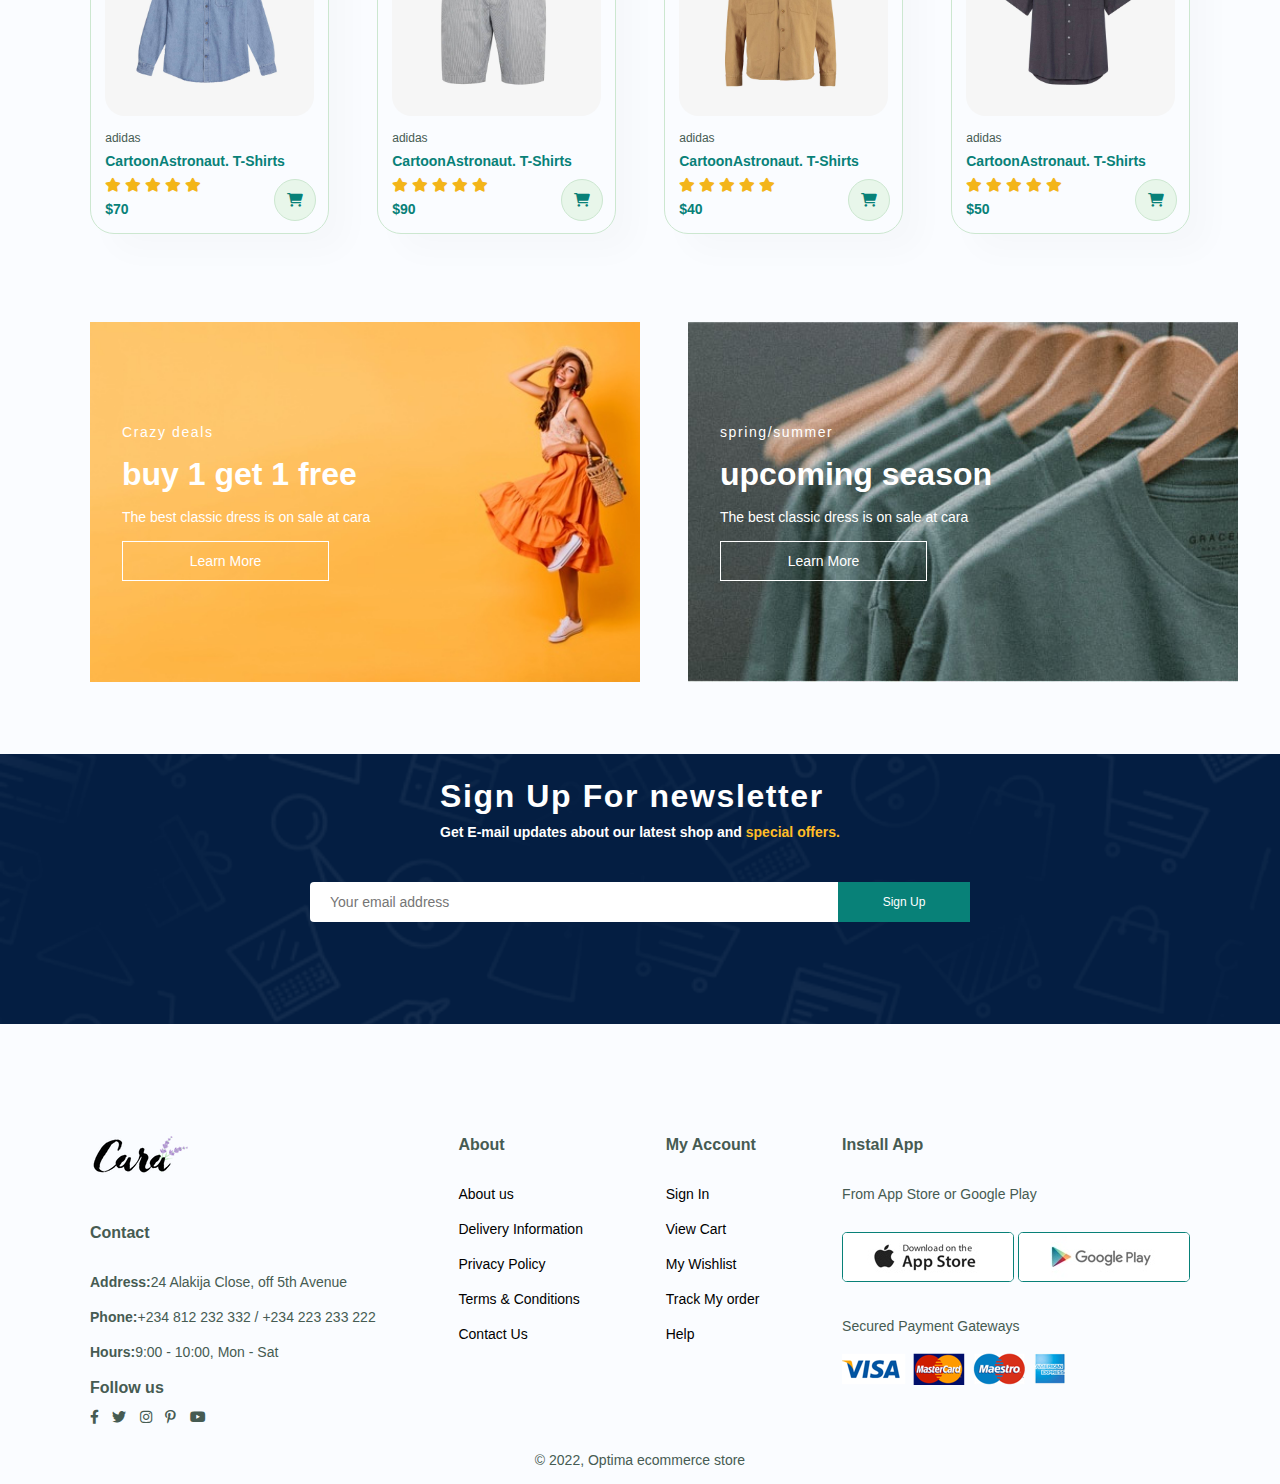
==== commit 40d6c0bf: "added an active link to nav" ====
--- a/index.html
+++ b/index.html
@@ -17,7 +17,7 @@
            <div class="nav__menu" id="nav-menu">
                <ul class="nav__list">
                    <li class="nav__item">
-                       <a href="#home" class="nav__link">Home</a>
+                       <a href="#home" class="nav__link active-link">Home</a>
                    </li>
                    <li class="nav__item">
                        <a href="shop.html" class="nav__link">Shop</a>
--- a/css/main.css
+++ b/css/main.css
@@ -169,6 +169,22 @@
 
 .nav__menu{
     position: relative  ;
+    transition: .4s;
+}
+
+.nav__item a:hover,
+.nav__item a.active-link{
+    color: var(--title-color-alt);
+}
+
+.nav__item a.active-link::after{
+    content: "";
+    width: 8%;
+    height: 2px;
+    background: var(--title-color-alt);
+    position: absolute;
+    bottom: -4px;
+    left: 2px;
 }
 
 @media screen and (max-width: 767px){
